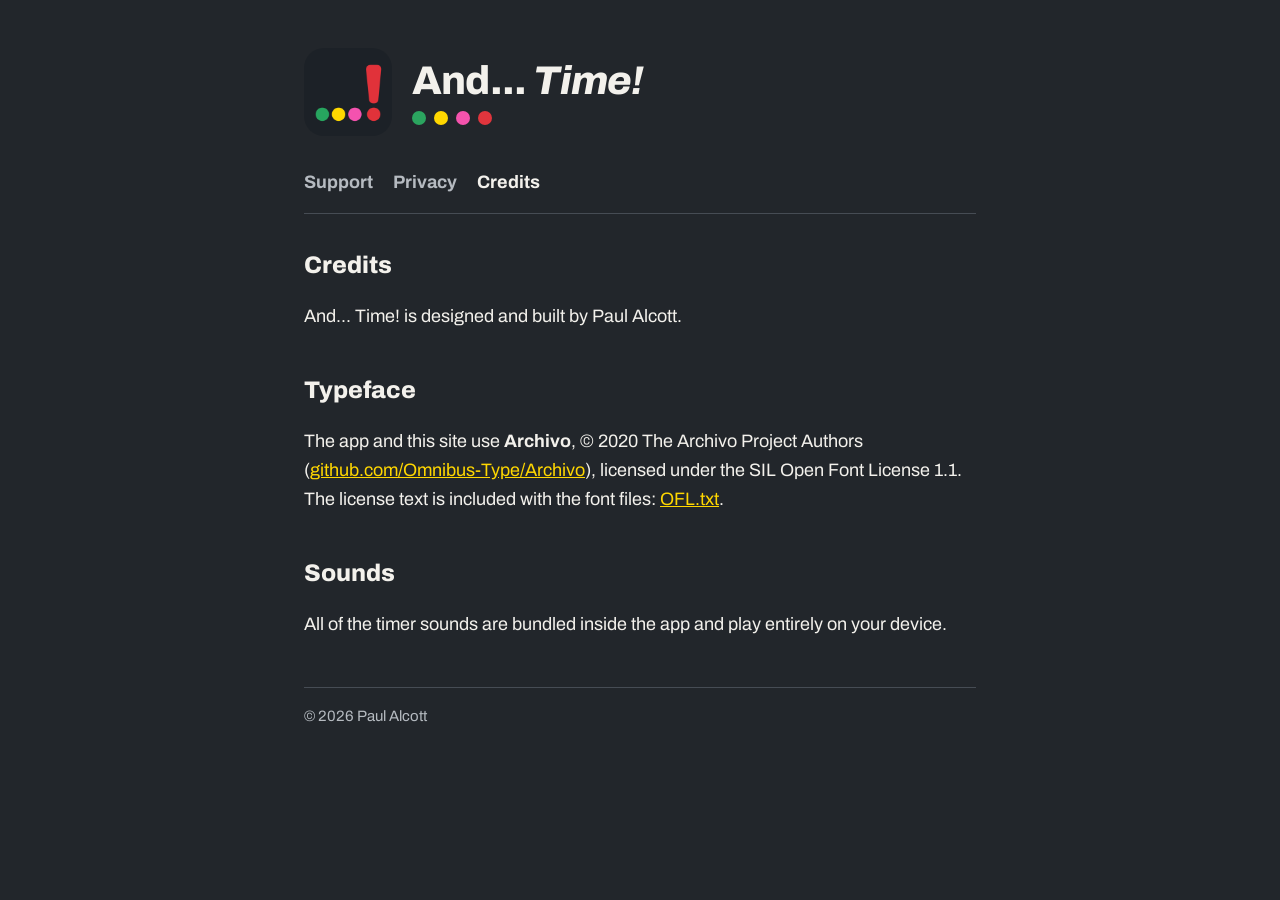
==== credits.html @ 9daf1164 "Add And... Time! support, privacy and credits pages Co-Authored-By: Claude Sonnet 5.5 <noreply@anthr" ====
<!doctype html>
<html lang="en">
<head>
<meta charset="utf-8">
<meta name="viewport" content="width=device-width, initial-scale=1">
<title>And... Time! credits</title>
<meta name="description" content="Credits for And... Time!">
<link rel="icon" href="icon.png">
<link rel="stylesheet" href="style.css">
</head>
<body>
<main>
<header>
<img src="icon.png" alt="" width="88" height="88">
<div>
<h1>And... <em>Time!</em></h1>
<div class="dots" aria-hidden="true"><span style="background:var(--green)"></span><span style="background:var(--yellow)"></span><span style="background:var(--pink)"></span><span style="background:var(--red)"></span></div>
</div>
</header>
<nav>
<a href="./">Support</a>
<a href="privacy.html">Privacy</a>
<a href="credits.html" aria-current="page">Credits</a>
</nav>

<h2 style="margin-top:0">Credits</h2>
<p>And... Time! is designed and built by Paul Alcott.</p>

<h2>Typeface</h2>
<p>The app and this site use <strong>Archivo</strong>, &copy; 2020 The Archivo Project Authors (<a href="https://github.com/Omnibus-Type/Archivo">github.com/Omnibus-Type/Archivo</a>), licensed under the SIL Open Font License 1.1. The license text is included with the font files: <a href="fonts/OFL.txt">OFL.txt</a>.</p>

<h2>Sounds</h2>
<p>All of the timer sounds are bundled inside the app and play entirely on your device.</p>

<footer>&copy; 2026 Paul Alcott</footer>
</main>
</body>
</html>
---- style.css ----
@font-face { font-family: "Archivo"; src: url("fonts/Archivo-Regular.ttf"); font-weight: 400; }
@font-face { font-family: "Archivo"; src: url("fonts/Archivo-Bold.ttf"); font-weight: 700; }
@font-face { font-family: "Archivo"; src: url("fonts/Archivo-ExtraBold.ttf"); font-weight: 800; }
@font-face { font-family: "Archivo"; src: url("fonts/Archivo-ExtraBoldItalic.ttf"); font-weight: 800; font-style: italic; }

:root { color-scheme: dark; --bg: #22262B; --card: #2E3339; --text: #F3F1EC; --muted: #B5BAC0; --line: #464C54;
        --green: #2BA45F; --yellow: #FFD700; --pink: #F453AD; --red: #E0353D; }
* { box-sizing: border-box; }
body { margin: 0; background: var(--bg); color: var(--text); font: 400 18px/1.6 "Archivo", system-ui, sans-serif; }
main { max-width: 720px; margin: 0 auto; padding: 48px 24px 64px; }
header { display: flex; align-items: center; gap: 20px; margin-bottom: 32px; }
header img { width: 88px; height: 88px; border-radius: 20px; }
h1 { font-weight: 800; font-size: 40px; line-height: 1.1; margin: 0; letter-spacing: -0.02em; }
h1 em { font-style: italic; }
h2 { font-weight: 800; font-size: 24px; margin: 40px 0 8px; }
p, li { color: var(--text); }
.muted { color: var(--muted); }
a { color: var(--yellow); }
nav { display: flex; gap: 20px; margin: 0 0 32px; padding-bottom: 16px; border-bottom: 1px solid var(--line); }
nav a { color: var(--muted); text-decoration: none; font-weight: 700; }
nav a[aria-current="page"], nav a:hover { color: var(--text); }
.dots { display: flex; gap: 8px; margin: 8px 0 0; }
.dots span { width: 14px; height: 14px; border-radius: 50%; display: block; }
.card { background: var(--card); border-radius: 16px; padding: 20px 24px; margin: 16px 0; }
.card h3 { margin: 0 0 4px; font-size: 18px; }
.card p { margin: 0; color: var(--muted); }
footer { margin-top: 48px; padding-top: 16px; border-top: 1px solid var(--line); color: var(--muted); font-size: 15px; }
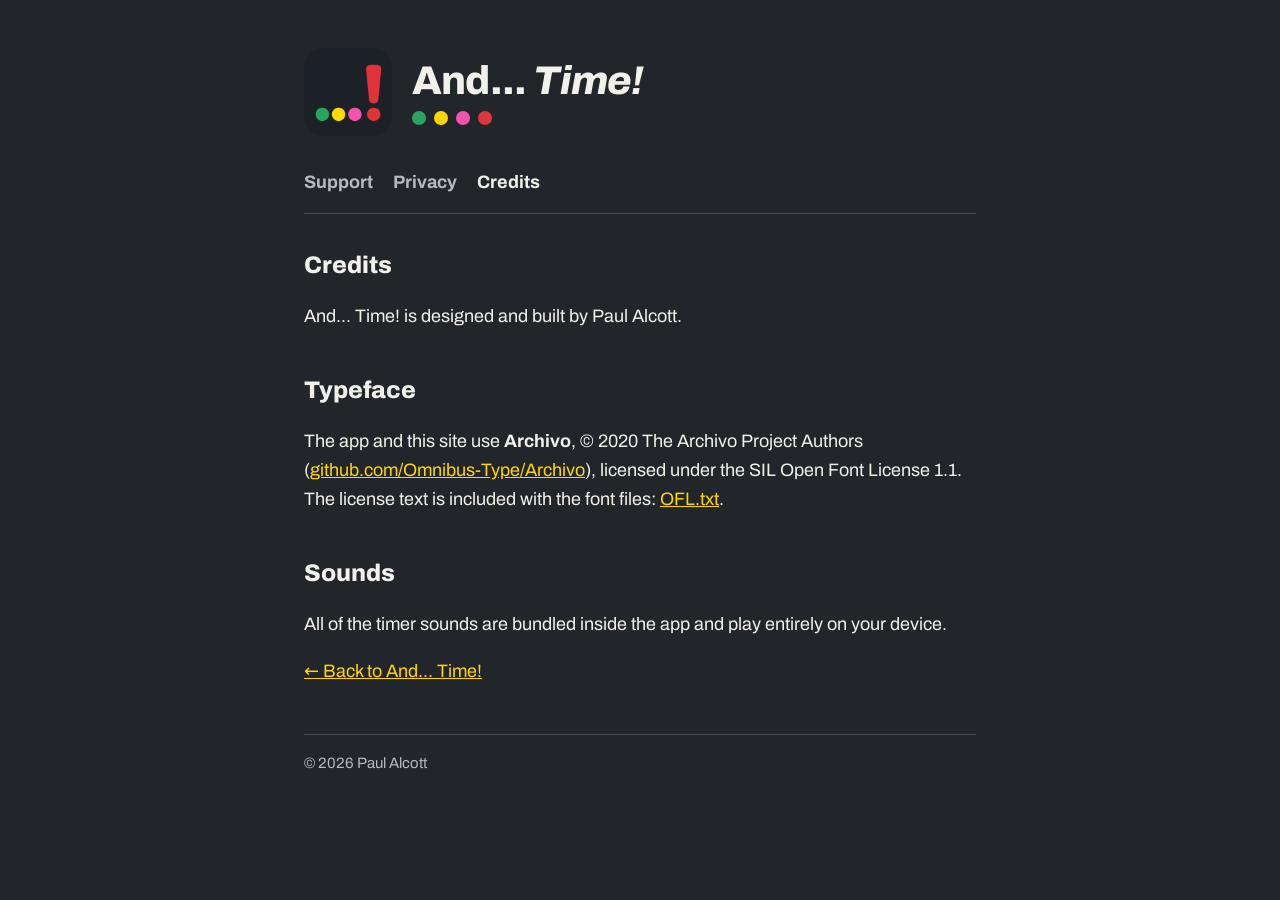
==== commit 8c8f6b9c: "Replace the contact email with GitHub links; add back links Co-Authored-By: Claude Sonnet 5.5 <norep" ====
--- a/credits.html
+++ b/credits.html
@@ -32,6 +32,8 @@
 <h2>Sounds</h2>
 <p>All of the timer sounds are bundled inside the app and play entirely on your device.</p>
 
+<p><a href="./">&larr; Back to And... Time!</a></p>
+
 <footer>&copy; 2026 Paul Alcott</footer>
 </main>
 </body>
--- a/style.css
+++ b/style.css
@@ -1,7 +1,7 @@
-@font-face { font-family: "Archivo"; src: url("fonts/Archivo-Regular.ttf"); font-weight: 400; }
-@font-face { font-family: "Archivo"; src: url("fonts/Archivo-Bold.ttf"); font-weight: 700; }
-@font-face { font-family: "Archivo"; src: url("fonts/Archivo-ExtraBold.ttf"); font-weight: 800; }
-@font-face { font-family: "Archivo"; src: url("fonts/Archivo-ExtraBoldItalic.ttf"); font-weight: 800; font-style: italic; }
+@font-face { font-family: "Archivo"; src: url("fonts/Archivo-Regular.ttf"); font-weight: 400; font-display: swap; }
+@font-face { font-family: "Archivo"; src: url("fonts/Archivo-Bold.ttf"); font-weight: 700; font-display: swap; }
+@font-face { font-family: "Archivo"; src: url("fonts/Archivo-ExtraBold.ttf"); font-weight: 800; font-display: swap; }
+@font-face { font-family: "Archivo"; src: url("fonts/Archivo-ExtraBoldItalic.ttf"); font-weight: 800; font-style: italic; font-display: swap; }
 
 :root { color-scheme: dark; --bg: #22262B; --card: #2E3339; --text: #F3F1EC; --muted: #B5BAC0; --line: #464C54;
         --green: #2BA45F; --yellow: #FFD700; --pink: #F453AD; --red: #E0353D; }
@@ -17,7 +17,7 @@
 .muted { color: var(--muted); }
 a { color: var(--yellow); }
 nav { display: flex; gap: 20px; margin: 0 0 32px; padding-bottom: 16px; border-bottom: 1px solid var(--line); }
-nav a { color: var(--muted); text-decoration: none; font-weight: 700; }
+nav a { color: var(--muted); text-decoration: none; font-weight: 700; font-display: swap; }
 nav a[aria-current="page"], nav a:hover { color: var(--text); }
 .dots { display: flex; gap: 8px; margin: 8px 0 0; }
 .dots span { width: 14px; height: 14px; border-radius: 50%; display: block; }
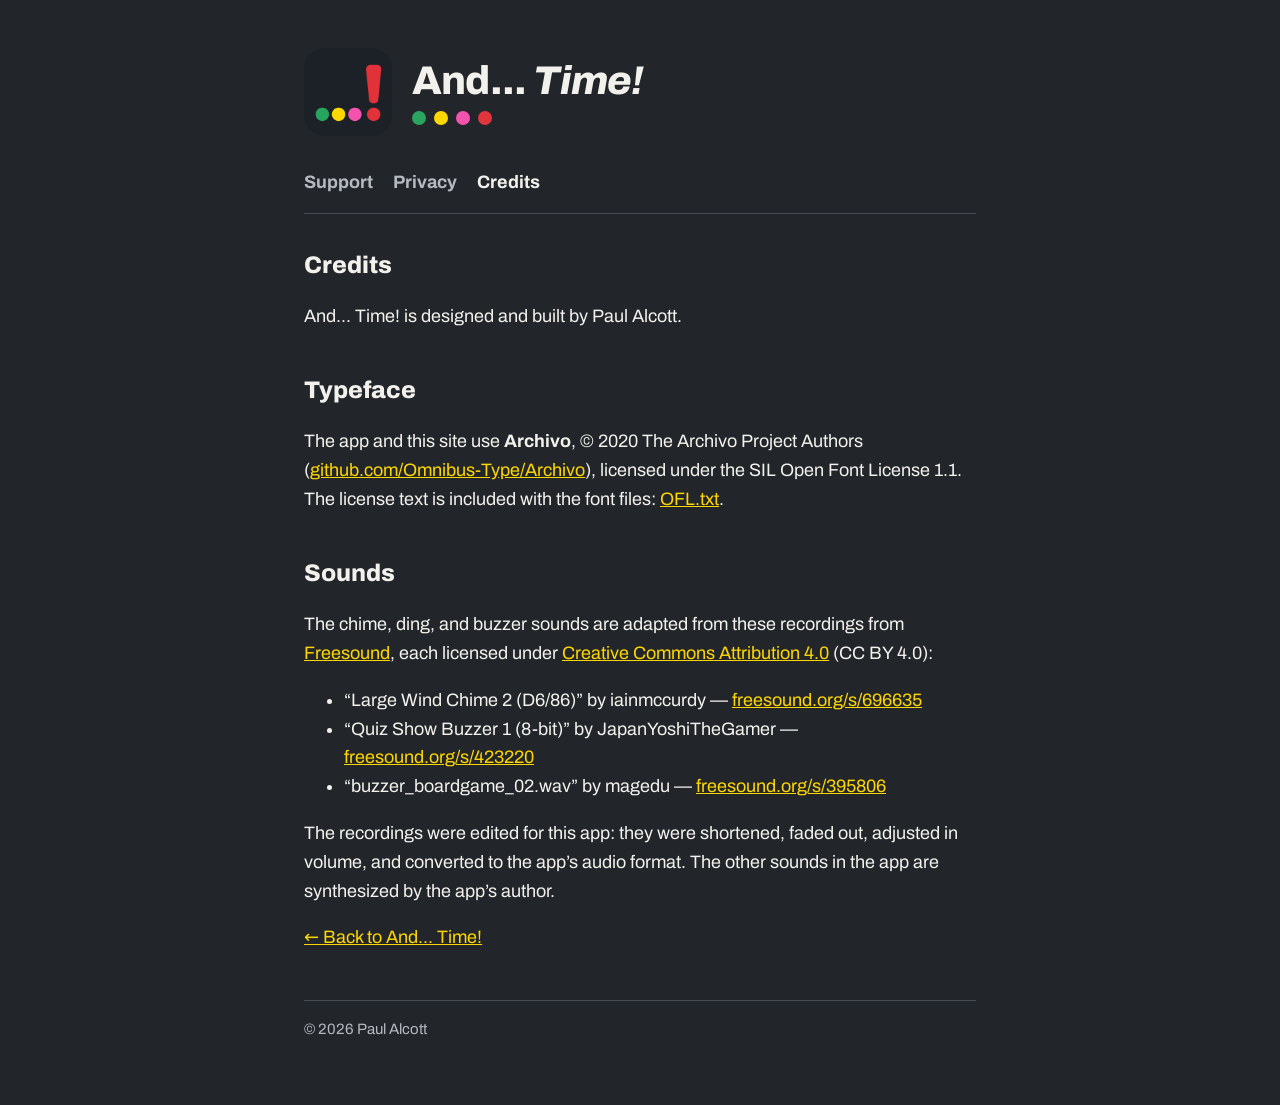
==== commit 79b3818c: "Credit the CC BY 4.0 sound sources on the credits page Co-Authored-By: Claude Sonnet 5.5 <noreply@an" ====
--- a/credits.html
+++ b/credits.html
@@ -30,7 +30,13 @@
 <p>The app and this site use <strong>Archivo</strong>, &copy; 2020 The Archivo Project Authors (<a href="https://github.com/Omnibus-Type/Archivo">github.com/Omnibus-Type/Archivo</a>), licensed under the SIL Open Font License 1.1. The license text is included with the font files: <a href="fonts/OFL.txt">OFL.txt</a>.</p>
 
 <h2>Sounds</h2>
-<p>All of the timer sounds are bundled inside the app and play entirely on your device.</p>
+<p>The chime, ding, and buzzer sounds are adapted from these recordings from <a href="https://freesound.org">Freesound</a>, each licensed under <a href="https://creativecommons.org/licenses/by/4.0/">Creative Commons Attribution 4.0</a> (CC BY 4.0):</p>
+<ul>
+<li>&ldquo;Large Wind Chime 2 (D6/86)&rdquo; by iainmccurdy &mdash; <a href="https://freesound.org/s/696635/">freesound.org/s/696635</a></li>
+<li>&ldquo;Quiz Show Buzzer 1 (8-bit)&rdquo; by JapanYoshiTheGamer &mdash; <a href="https://freesound.org/s/423220/">freesound.org/s/423220</a></li>
+<li>&ldquo;buzzer_boardgame_02.wav&rdquo; by magedu &mdash; <a href="https://freesound.org/s/395806/">freesound.org/s/395806</a></li>
+</ul>
+<p>The recordings were edited for this app: they were shortened, faded out, adjusted in volume, and converted to the app&rsquo;s audio format. The other sounds in the app are synthesized by the app&rsquo;s author.</p>
 
 <p><a href="./">&larr; Back to And... Time!</a></p>
 
